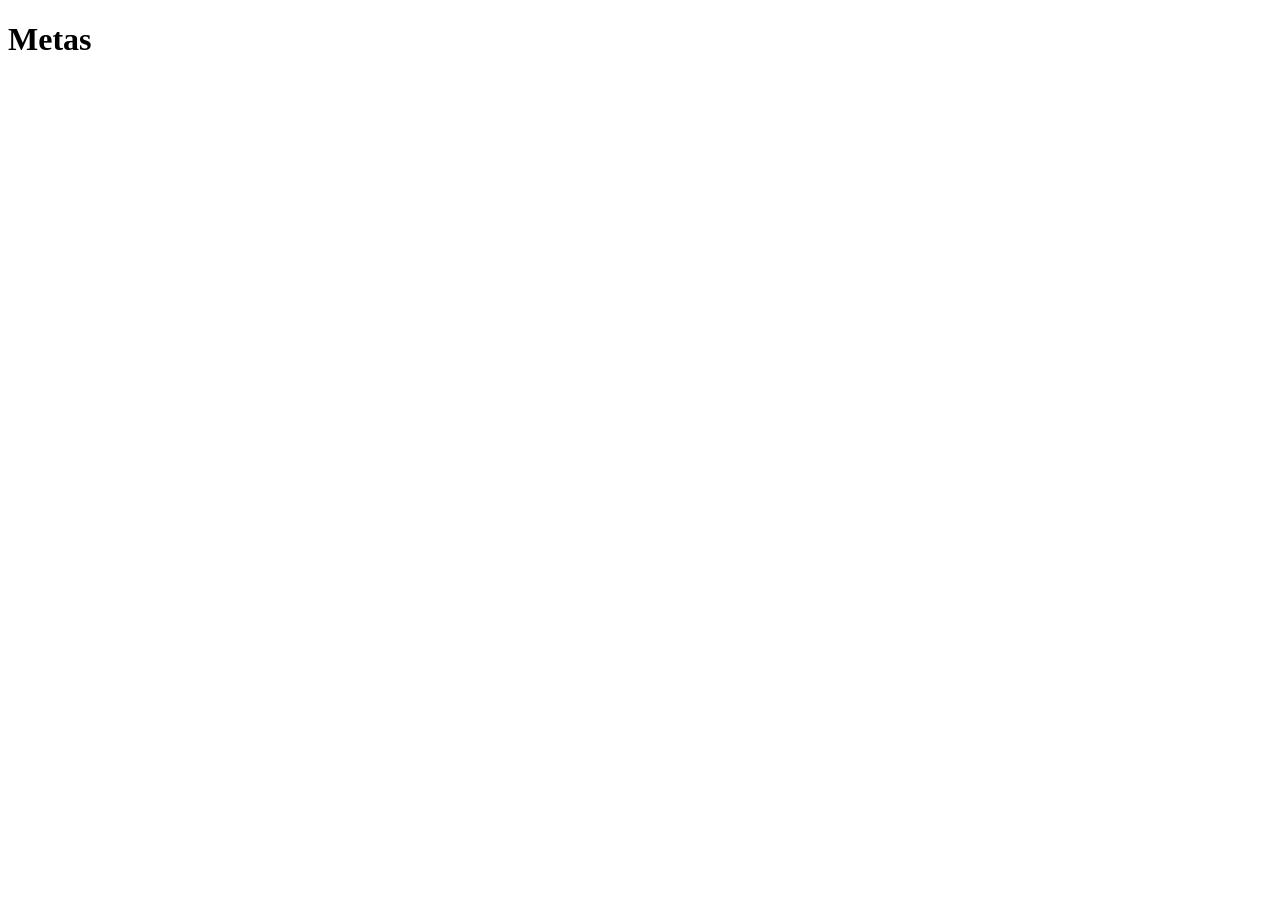
==== metas.html @ a5367546 "Add files via upload" ====
<!DOCTYPE html>
<html lang="pt-br">

<head>
    <meta charset="UTF-8">
    <meta name="viewport" content="width=device-width, initial-scale=1.0">
    <title>Metas</title>
</head>

<body>
    <h1>Metas</h1>




</body>

</html>
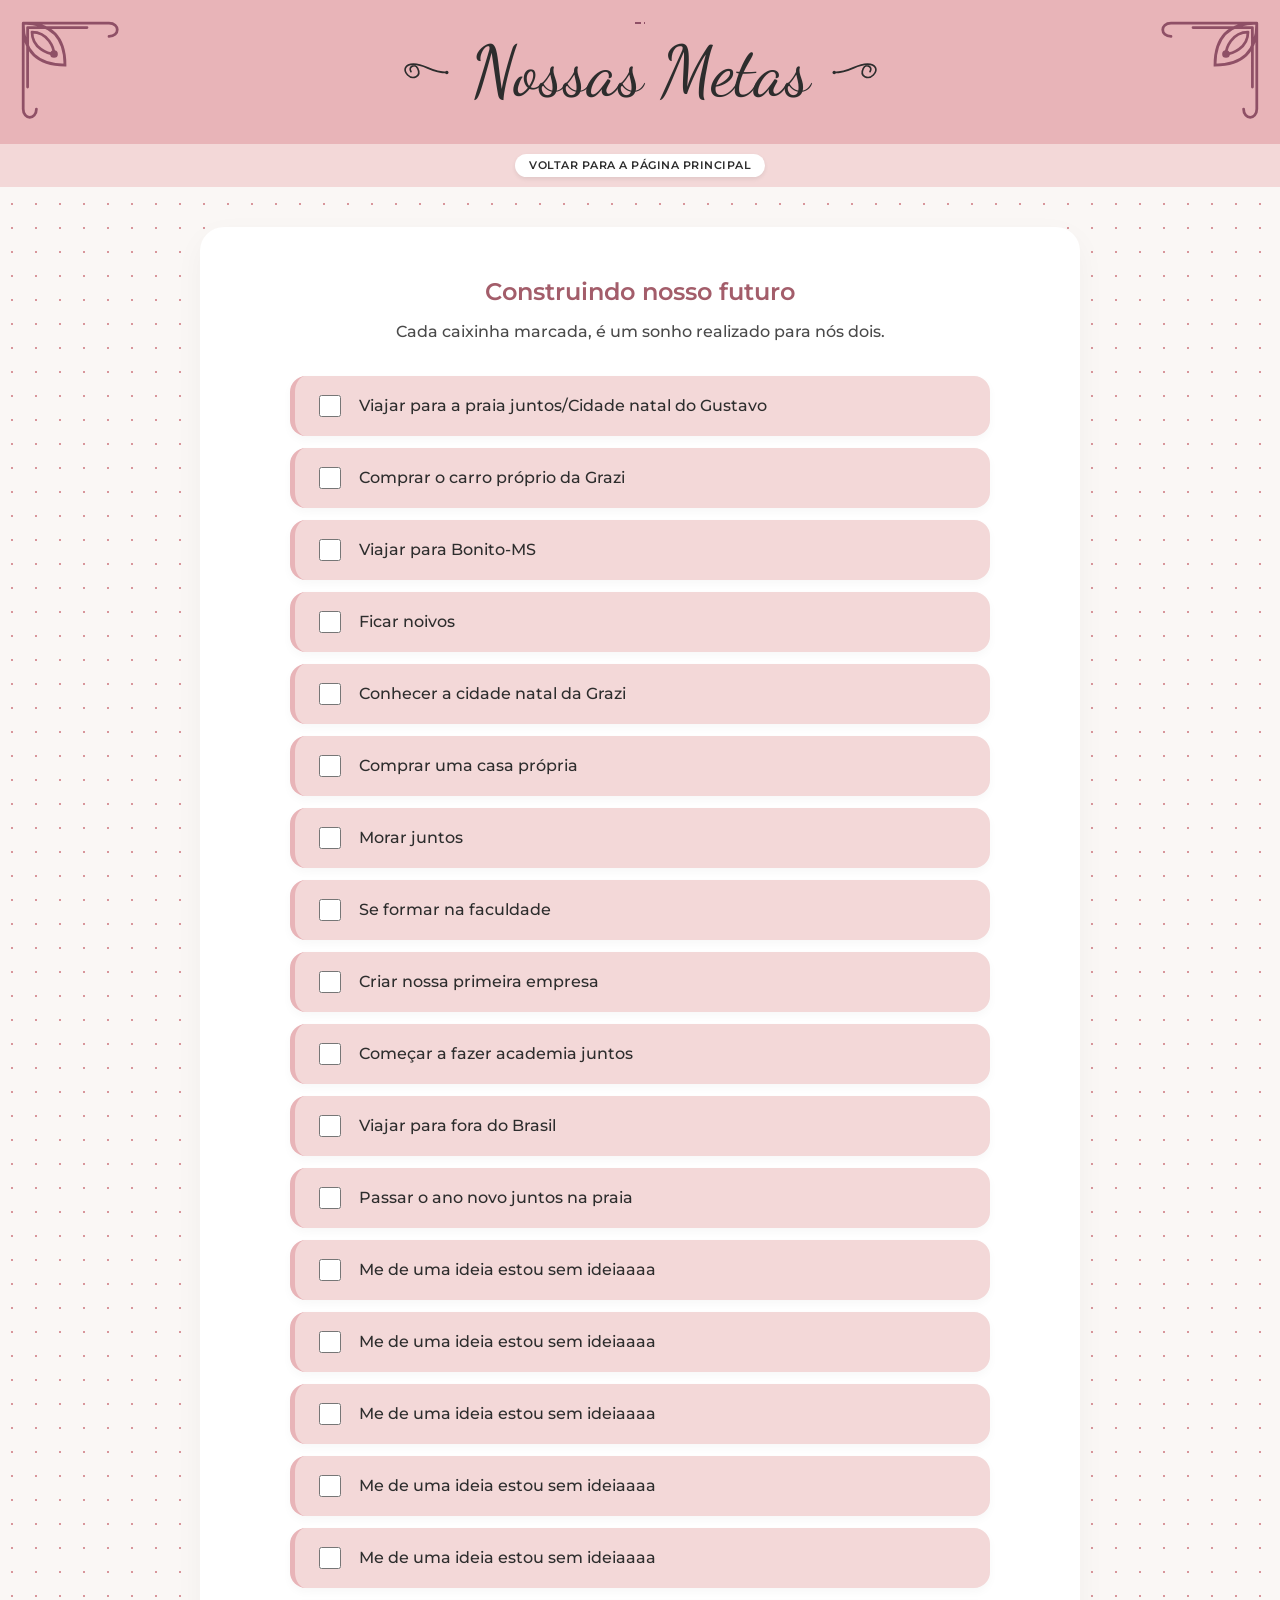
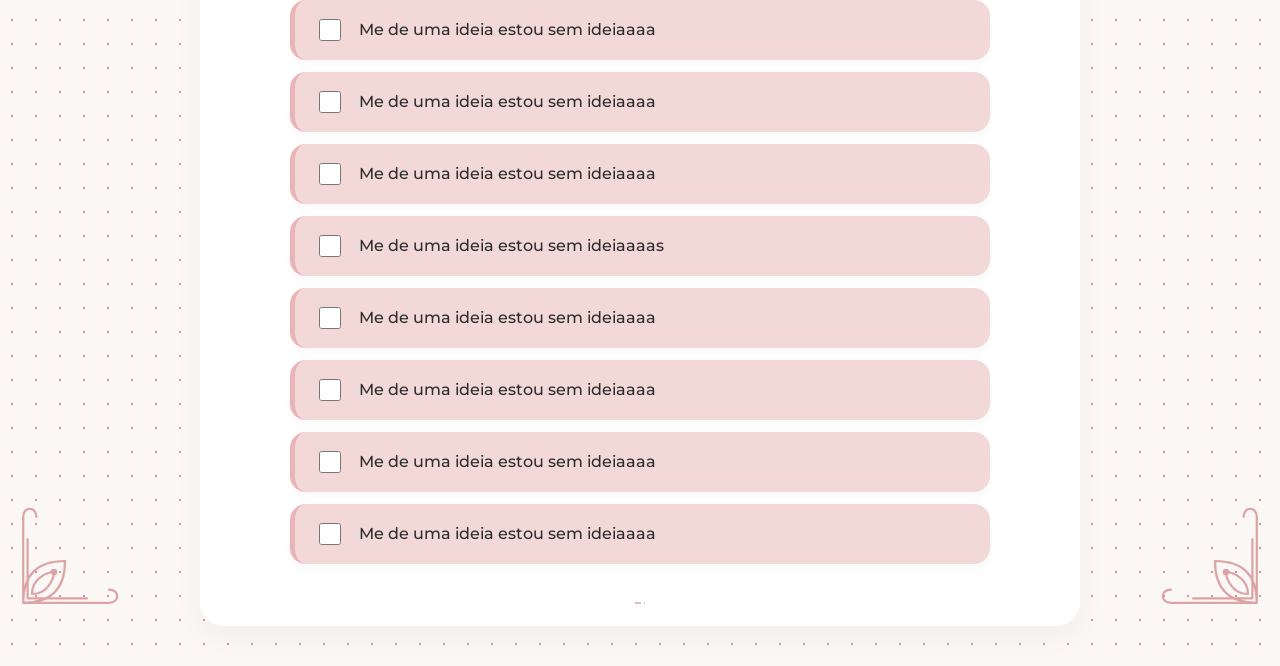
==== commit e20f53b3: "Add files via upload" ====
--- a/metas.html
+++ b/metas.html
@@ -1,18 +1,144 @@
 <!DOCTYPE html>
-<html lang="pt-br">
+<html lang="pt-BR">
 
 <head>
+
     <meta charset="UTF-8">
     <meta name="viewport" content="width=device-width, initial-scale=1.0">
-    <title>Metas</title>
+    <title>Nossas Metas</title>
+    <link rel="stylesheet" href="CSS/metas.css">
+
 </head>
 
+
 <body>
-    <h1>Metas</h1>
 
+    <!-- Topo da página com fundo rosa -->
+    <div class="main">
+        <h1>Nossas Metas</h1>
+    </div>
 
+    <!-- Menu de navegação no topo -->
+    <div class="menu">
+        <a href="index.html">Voltar para a página principal</a>
+    </div>
 
+    <!-- Container do cartão central -->
+    <div class="site-container">
 
+        <h2>Construindo nosso futuro</h2>
+
+        <p class="titulolista">Cada caixinha marcada, é um sonho realizado para nós dois.</p>
+
+        <!-- Lista de tarefas -->
+
+        <ul class="lista">
+            <li class="item">
+                <input type="checkbox" id="meta1">
+                <span>Viajar para a praia juntos/Cidade natal do Gustavo</span>
+            </li>
+            <li class="item">
+                <input type="checkbox" id="meta2">
+                <span>Comprar o carro próprio da Grazi</span>
+            </li>
+            <li class="item">
+                <input type="checkbox" id="meta3">
+                <span>Viajar para Bonito-MS</span>
+            </li>
+            <li class="item">
+                <input type="checkbox" id="meta4">
+                <span>Ficar noivos</span>
+            </li>
+            <li class="item">
+                <input type="checkbox" id="meta5">
+                <span>Conhecer a cidade natal da Grazi</span>
+            </li>
+            <li class="item">
+                <input type="checkbox" id="meta6">
+                <span>Comprar uma casa própria</span>
+            </li>
+            <li class="item">
+                <input type="checkbox" id="meta7">
+                <span>Morar juntos</span>
+            </li>
+            <li class="item">
+                <input type="checkbox" id="meta8">
+                <span>Se formar na faculdade</span>
+            </li>
+            <li class="item">
+                <input type="checkbox" id="meta9">
+                <span>Criar nossa primeira empresa</span>
+            </li>
+            <li class="item">
+                <input type="checkbox" id="meta10">
+                <span>Começar a fazer academia juntos</span>
+            </li>
+            <li class="item">
+                <input type="checkbox" id="meta11">
+                <span>Viajar para fora do Brasil</span>
+            </li>
+            <li class="item">
+                <input type="checkbox" id="meta12">
+                <span>Passar o ano novo juntos na praia</span>
+            </li>
+            <li class="item">
+                <input type="checkbox" id="meta13">
+                <span>Me de uma ideia estou sem ideiaaaa</span>
+            </li>
+            <li class="item">
+                <input type="checkbox" id="meta14">
+                <span>Me de uma ideia estou sem ideiaaaa</span>
+            </li>
+            <li class="item">
+                <input type="checkbox" id="meta15">
+                <span>Me de uma ideia estou sem ideiaaaa</span>
+            </li>
+            <li class="item">
+                <input type="checkbox" id="meta16">
+                <span>Me de uma ideia estou sem ideiaaaa</span>
+            </li>
+            <li class="item">
+                <input type="checkbox" id="meta17">
+                <span>Me de uma ideia estou sem ideiaaaa</span>
+            </li>
+            <li class="item">
+                <input type="checkbox" id="meta18">
+                <span>Me de uma ideia estou sem ideiaaaa</span>
+            </li>
+            <li class="item">
+                <input type="checkbox" id="meta19">
+                <span>Me de uma ideia estou sem ideiaaaa</span>
+            </li>
+            <li class="item">
+                <input type="checkbox" id="meta20">
+                <span>Me de uma ideia estou sem ideiaaaa</span>
+            </li>
+            <li class="item">
+                <input type="checkbox" id="meta21">
+                <span>Me de uma ideia estou sem ideiaaaas</span>
+            </li>
+            <li class="item">
+                <input type="checkbox" id="meta22">
+                <span>Me de uma ideia estou sem ideiaaaa</span>
+            </li>
+            <li class="item">
+                <input type="checkbox" id="meta23">
+                <span>Me de uma ideia estou sem ideiaaaa</span>
+            </li>
+            <li class="item">
+                <input type="checkbox" id="meta24">
+                <span>Me de uma ideia estou sem ideiaaaa</span>
+            </li>
+            <li class="item">
+                <input type="checkbox" id="meta25">
+                <span>Me de uma ideia estou sem ideiaaaa</span>
+            </li>
+        </ul>
+
+    </div>
+
+    <!-- Arquivo de lógica JavaScript -->
+    <script src="metalista.js"></script>
 </body>
 
 </html>
--- a/CSS/metas.css
+++ b/CSS/metas.css
@@ -0,0 +1,331 @@
+/* fonte importada */
+@import url('https://fonts.googleapis.com/css2?family=Dancing+Script:wght@400;700&family=Montserrat:wght@400;500;600&display=swap');
+
+/* estilos gerais */
+body {
+    margin: 0;
+    padding: 0;
+    background-color: #FAF7F5;
+    background-image: radial-gradient(#d8969b 1.5px, transparent 1.5px);
+    background-size: 24px 24px;
+    font-family: 'Montserrat', sans-serif;
+    color: #333333;
+    position: relative;
+    min-height: 100vh;
+}
+
+/* Moldura Superior (Cantos de cima) */
+body::before {
+    content: '';
+    position: absolute;
+    top: 10px;
+    left: 10px;
+    right: 10px;
+    height: 120px;
+    pointer-events: none;
+    z-index: 999;
+    opacity: 0.95;
+    background-repeat: no-repeat, repeat-x, no-repeat;
+    background-position: left top, center 12px, right top;
+    background-size: 110px 110px, 100% 2px, 110px 110px;
+    background-image:
+        url("data:image/svg+xml,%3Csvg xmlns='http://www.w3.org/2000/svg' viewBox='0 0 100 100'%3E%3Cpath d='M 12,12 L 12,90 M 12,12 L 90,12 M 16,16 L 16,70 M 16,16 L 70,16 M 12,12 Q 50,12 50,50 Q 12,50 12,12 M 20,20 C 35,20 40,35 40,40 C 35,40 20,35 20,20 M 12,90 C 12,100 24,100 24,90 M 90,12 C 100,12 100,24 90,24' stroke='%238B4B62' stroke-width='2.5' fill='none' stroke-linecap='round'/%3E%3Ccircle cx='40' cy='40' r='3.5' fill='%238B4B62'/%3E%3C/svg%3E"),
+        url("data:image/svg+xml,%3Csvg xmlns='http://www.w3.org/2000/svg' viewBox='0 0 10 2'%3E%3Cline x1='0' y1='1' x2='10' y2='1' stroke='%238B4B62' stroke-width='1.8' stroke-dasharray='6,3'/%3E%3C/svg%3E"),
+        url("data:image/svg+xml,%3Csvg xmlns='http://www.w3.org/2000/svg' viewBox='0 0 100 100'%3E%3Cg transform='scale(-1, 1) translate(-100, 0)'%3E%3Cpath d='M 12,12 L 12,90 M 12,12 L 90,12 M 16,16 L 16,70 M 16,16 L 70,16 M 12,12 Q 50,12 50,50 Q 12,50 12,12 M 20,20 C 35,20 40,35 40,40 C 35,40 20,35 20,20 M 12,90 C 12,100 24,100 24,90 M 90,12 C 100,12 100,24 90,24' stroke='%238B4B62' stroke-width='2.5' fill='none' stroke-linecap='round'/%3E%3Ccircle cx='40' cy='40' r='3.5' fill='%238B4B62'/%3E%3C/g%3E%3C/svg%3E");
+}
+
+/* Moldura Inferior (Cantos de baixo) */
+body::after {
+    content: '';
+    position: absolute;
+    bottom: 10px;
+    left: 10px;
+    right: 10px;
+    height: 120px;
+    pointer-events: none;
+    z-index: 999;
+    opacity: 0.85;
+    background-repeat: no-repeat, repeat-x, no-repeat;
+    background-position: left bottom, center bottom 12px, right bottom;
+    background-size: 110px 110px, 100% 2px, 110px 110px;
+    background-image:
+        url("data:image/svg+xml,%3Csvg xmlns='http://www.w3.org/2000/svg' viewBox='0 0 100 100'%3E%3Cg transform='scale(1, -1) translate(0, -100)'%3E%3Cpath d='M 12,12 L 12,90 M 12,12 L 90,12 M 16,16 L 16,70 M 16,16 L 70,16 M 12,12 Q 50,12 50,50 Q 12,50 12,12 M 20,20 C 35,20 40,35 40,40 C 35,40 20,35 20,20 M 12,90 C 12,100 24,100 24,90 M 90,12 C 100,12 100,24 90,24' stroke='%23d8969b' stroke-width='2' fill='none' stroke-linecap='round'/%3E%3Ccircle cx='40' cy='40' r='3' fill='%23d8969b'/%3E%3C/g%3E%3C/svg%3E"),
+        url("data:image/svg+xml,%3Csvg xmlns='http://www.w3.org/2000/svg' viewBox='0 0 10 2'%3E%3Cline x1='0' y1='1' x2='10' y2='1' stroke='%23d8969b' stroke-width='1.5' stroke-dasharray='6,3'/%3E%3C/svg%3E"),
+        url("data:image/svg+xml,%3Csvg xmlns='http://www.w3.org/2000/svg' viewBox='0 0 100 100'%3E%3Cg transform='rotate(180 50 50)'%3E%3Cpath d='M 12,12 L 12,90 M 12,12 L 90,12 M 16,16 L 16,70 M 16,16 L 70,16 M 12,12 Q 50,12 50,50 Q 12,50 12,12 M 20,20 C 35,20 40,35 40,40 C 35,40 20,35 20,20 M 12,90 C 12,100 24,100 24,90 M 90,12 C 100,12 100,24 90,24' stroke='%23d8969b' stroke-width='2' fill='none' stroke-linecap='round'/%3E%3Ccircle cx='40' cy='40' r='3' fill='%23d8969b'/%3E%3C/g%3E%3C/svg%3E");
+}
+
+/* topo da pagina */
+.main {
+    background-color: #E8B4B8;
+    text-align: center;
+    padding-top: 30px;
+    padding-bottom: 30px;
+    margin: 0;
+}
+
+.main h1 {
+    font-family: 'Dancing Script', cursive;
+    font-size: 70px;
+    font-weight: 400;
+    margin: 0;
+    line-height: 1.2;
+    color: #2D2D2D;
+    display: inline-flex;
+    align-items: center;
+    justify-content: center;
+    gap: 20px;
+}
+
+/* Arabesco do LADO ESQUERDO de "Nossas Metas" */
+.main h1::before {
+    content: '';
+    display: inline-block;
+    width: 50px;
+    height: 30px;
+    background-repeat: no-repeat;
+    background-size: contain;
+    background-position: center;
+    background-image: url("data:image/svg+xml,%3Csvg xmlns='http://www.w3.org/2000/svg' viewBox='0 0 60 30'%3E%3Cpath d='M 55,15 C 35,15 30,5 15,5 C 5,5 2,12 8,18 C 14,24 25,20 20,10 C 17,4 8,8 12,14' stroke='%232D2D2D' stroke-width='2' fill='none' stroke-linecap='round'/%3E%3Ccircle cx='55' cy='15' r='2' fill='%232D2D2D'/%3E%3C/svg%3E");
+}
+
+/* Arabesco do LADO DIREITO de "Nossas Metas" */
+.main h1::after {
+    content: '';
+    display: inline-block;
+    width: 50px;
+    height: 30px;
+    background-repeat: no-repeat;
+    background-size: contain;
+    background-position: center;
+    background-image: url("data:image/svg+xml,%3Csvg xmlns='http://www.w3.org/2000/svg' viewBox='0 0 60 30'%3E%3Cg transform='scale(-1, 1) translate(-60, 0)'%3E%3Cpath d='M 55,15 C 35,15 30,5 15,5 C 5,5 2,12 8,18 C 14,24 25,20 20,10 C 17,4 8,8 12,14' stroke='%232D2D2D' stroke-width='2' fill='none' stroke-linecap='round'/%3E%3Ccircle cx='55' cy='15' r='2' fill='%232D2D2D'/%3E%3C/g%3E%3C/svg%3E");
+}
+
+/* menu de navegacao */
+.menu {
+    background-color: #F3D8D8;
+    text-align: center;
+    padding-top: 10px;
+    padding-bottom: 10px;
+    margin: 0;
+}
+
+.menu a {
+    letter-spacing: 0.5px;
+    font-size: 11px;
+    text-decoration: none;
+    font-weight: 600;
+    display: inline-flex;
+    line-height: 1;
+    margin: 0 15px;
+    font-family: 'Montserrat', sans-serif;
+    background-color: #ffffff;
+    padding: 6px 14px;
+    border-radius: 15px;
+    box-shadow: 0 2px 4px rgba(0, 0, 0, 0.08);
+    transition: all 0.3s ease;
+    color: #2D2D2D;
+    text-transform: uppercase;
+}
+
+.menu a:hover {
+    background-color: #f0f0f0;
+    transform: translateY(-2px);
+}
+
+/* container principal */
+.site-container {
+    max-width: 800px;
+    margin: 40px auto;
+    background-color: #ffffff;
+    padding: 50px 40px;
+    border-radius: 24px;
+    box-shadow: 0 10px 30px rgba(0, 0, 0, 0.04);
+}
+
+/* titulos e subtitulos */
+h1 {
+    font-family: 'Dancing Script', cursive;
+    font-size: 65px;
+    font-weight: 700;
+    text-align: center;
+    color: #2D2D2D;
+    margin: 0 0 10px 0;
+    line-height: 1.2;
+}
+
+/* Título "Construindo nosso futuro" - Mais escuro para melhor contraste */
+h2 {
+    font-family: 'Montserrat', sans-serif;
+    font-size: 24px;
+    font-weight: 600;
+    text-align: center;
+    color: #A35D6A;
+    margin: 0 0 15px 0;
+}
+
+/* Subtítulo "Cada caixinha marcada..." - Cinza escuro para melhor leitura */
+.titulolista {
+    text-align: center;
+    font-family: 'Montserrat', sans-serif;
+    font-size: 16px;
+    font-weight: 500;
+    color: #4A4A4A;
+    margin-bottom: 35px;
+}
+
+/* estrutura da lista */
+.lista {
+    list-style: none;
+    padding: 0;
+    margin: 0 auto;
+    max-width: 700px;
+}
+
+.item {
+    display: flex;
+    align-items: center;
+    background-color: #F3D8D8;
+    padding: 16px 20px;
+    margin-bottom: 12px;
+    border-radius: 16px;
+    box-shadow: 0 4px 10px rgba(0, 0, 0, 0.03);
+    border-left: 5px solid #E8B4B8;
+    transition: transform 0.2s ease, box-shadow 0.2s ease;
+    cursor: pointer;
+}
+
+.item:hover {
+    transform: translateY(-2px);
+    box-shadow: 0 6px 15px rgba(0, 0, 0, 0.06);
+}
+
+/* caixinhas */
+.item input[type="checkbox"] {
+    width: 22px;
+    height: 22px;
+    margin-right: 18px;
+    cursor: pointer;
+    accent-color: #E8B4B8;
+    flex-shrink: 0;
+}
+
+/* texto e efeito da caixa quando selecionada */
+.item span {
+    font-family: 'Montserrat', sans-serif;
+    font-size: 16px;
+    font-weight: 500;
+    color: #2D2D2D;
+    line-height: 1.4;
+    transition: color 0.2s ease, text-decoration 0.2s ease;
+}
+
+/* Risca o texto e muda a cor quando a meta for marcada */
+.item input[type="checkbox"]:checked+span {
+    text-decoration: line-through;
+    color: #888888;
+}
+
+/* Compatibilidade com o celular */
+@media (max-width: 600px) {
+
+    body::before,
+    body::after {
+        height: 60px;
+        background-size: 60px 60px, 100% 2px, 60px 60px;
+        top: 5px;
+        left: 5px;
+        right: 5px;
+    }
+
+    body::after {
+        top: auto;
+        bottom: 5px;
+    }
+
+    .main h1 {
+        font-size: 40px;
+        gap: 8px;
+    }
+
+    .main h1::before,
+    .main h1::after {
+        width: 30px;
+        height: 20px;
+    }
+
+    .menu {
+        display: flex;
+        justify-content: center;
+        gap: 8px;
+        padding: 8px 5px;
+    }
+
+    .menu a {
+        font-size: 10px;
+        padding: 5px 10px;
+        margin: 0;
+    }
+
+    .site-container {
+        margin: 15px 10px;
+        padding: 30px 15px;
+        border-radius: 16px;
+    }
+
+    h1 {
+        font-size: 45px;
+    }
+
+    h2 {
+        font-size: 18px;
+    }
+
+    .titulolista {
+        font-size: 14px;
+        margin-bottom: 25px;
+    }
+
+    .item {
+        padding: 12px 14px;
+        margin-bottom: 10px;
+        border-radius: 12px;
+    }
+
+    .item span {
+        font-size: 14px;
+    }
+
+    .item input[type="checkbox"] {
+        width: 18px;
+        height: 18px;
+        margin-right: 12px;
+    }
+}
+
+/* botao voltar a pagina principal */
+.botao-voltar {
+    text-align: center;
+    margin-top: 35px;
+}
+
+.botao-voltar a {
+    letter-spacing: 1.3px;
+    font-size: medium;
+    text-decoration: none;
+    font-weight: 600;
+    display: inline-flex;
+    line-height: 1;
+    font-family: 'Montserrat', sans-serif;
+    background-color: hsl(0, 6%, 80%);
+    padding: 12px 24px;
+    border-radius: 25px;
+    box-shadow: 0 2px 5px rgba(0, 0, 0, 0.1);
+    transition: all 0.3s ease;
+    color: #2D2D2D;
+    text-transform: uppercase;
+}
+
+.botao-voltar a:hover {
+    background-color: #d7c9ca;
+    transform: translateY(-2px);
+}
